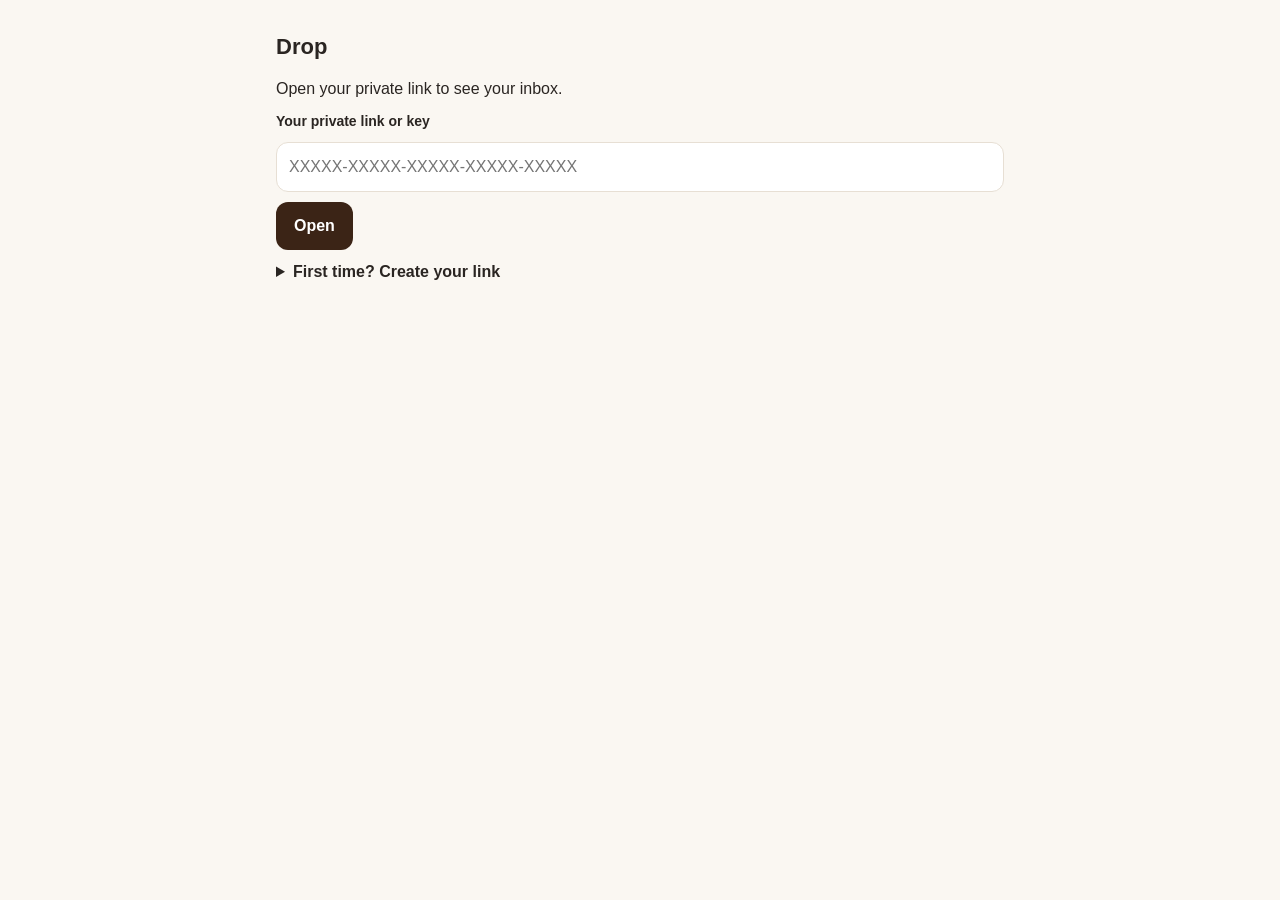
==== code/index.html @ 386e3776 "Add Drop: private self-deleting code inbox at /code - code/: page that locks code in the browser (AE" ====
<!DOCTYPE html>
<html lang="en">
<head>
<meta charset="utf-8">
<meta name="viewport" content="width=device-width, initial-scale=1">
<meta http-equiv="Content-Security-Policy" content="default-src 'none'; script-src 'self'; style-src 'self'; img-src 'self' data:; connect-src 'self' https://api.f3.sa; base-uri 'none'; form-action 'none'">
<meta name="referrer" content="no-referrer">
<meta name="robots" content="noindex, nofollow, noarchive, nosnippet">
<meta name="f3-api" content="https://api.f3.sa">
<title>Drop</title>
<link rel="icon" href="data:,">
<link rel="stylesheet" href="app.css">
<script src="prism.js" data-manual></script>
<script type="module" src="app.js"></script>
</head>
<body>
<main class="wrap">
  <header class="bar">
    <h1>Drop</h1>
    <span id="status" class="status" aria-live="polite"></span>
  </header>

  <section id="start" hidden>
    <p id="startMsg">Open your private link to see your inbox.</p>
    <label for="linkIn">Your private link or key</label>
    <input id="linkIn" type="text" autocomplete="off" autocapitalize="characters" spellcheck="false" placeholder="XXXXX-XXXXX-XXXXX-XXXXX-XXXXX">
    <button id="openBtn" class="btn" type="button">Open</button>
    <details class="first">
      <summary>First time? Create your link</summary>
      <p class="muted">This makes a new private link on this device. Nothing is sent anywhere.</p>
      <button id="createBtn" class="btn line" type="button">Create my link</button>
    </details>
  </section>

  <section id="setup" hidden>
    <h2 id="setupTitle">Your private link</h2>
    <p class="warn">Anyone with this link can use your inbox. Save it as a bookmark on each device. Do not send it in chats or email.</p>
    <code id="newLink" class="box"></code>
    <button id="copyLink" class="btn line" type="button">Copy link</button>
    <h3>Server code</h3>
    <p class="muted">Used only in the Oracle setup step. It cannot open anything.</p>
    <code id="newCode" class="box small"></code>
    <button id="copySetup" class="btn line" type="button">Copy server setup script</button>
    <button id="goNew" class="btn" type="button">Open my inbox</button>
  </section>

  <section id="inbox" hidden>
    <div class="compose">
      <textarea id="paste" spellcheck="false" autocapitalize="off" autocomplete="off" autocorrect="off" placeholder="Paste code here" aria-label="Code to send"></textarea>
      <div class="row">
        <select id="lang" aria-label="Language">
          <option value="plain">Plain</option>
          <option value="python">Python</option>
          <option value="javascript">JavaScript</option>
          <option value="typescript">TypeScript</option>
          <option value="sql">SQL</option>
          <option value="bash">Bash</option>
          <option value="powershell">PowerShell</option>
          <option value="json">JSON</option>
          <option value="yaml">YAML</option>
          <option value="markup">HTML / XML</option>
          <option value="css">CSS</option>
          <option value="csharp">C#</option>
          <option value="java">Java</option>
        </select>
        <span id="size" class="muted"></span>
        <button id="sendBtn" class="btn" type="button">Send</button>
      </div>
      <p class="hint muted">Copy deletes it on both devices. Anything not copied is gone after 5 minutes.</p>
    </div>
    <p id="empty" class="muted">Nothing here.</p>
    <ul id="list" class="list"></ul>
    <details class="settings">
      <summary>Settings</summary>
      <button id="wipeBtn" class="btn line" type="button">Delete everything now</button>
      <button id="rotateBtn" class="btn line danger" type="button">Make a new link (old one stops working)</button>
      <button id="setupAgain" class="btn line" type="button">Copy server setup script (for a rebuild)</button>
    </details>
  </section>

  <div id="toast" class="toast" role="status" aria-live="polite" hidden></div>
</main>
</body>
</html>
---- code/app.css ----
:root {
  color-scheme: light;
  --paper: #FAF7F2; --card: #FFFFFF; --ink: #2A2522; --muted: #6F665E;
  --deep: #3B2416; --line: #E7DFD4; --tint: #F3ECE2; --gold: #E3B261;
  --ok: #2E7D4F; --bad: #B3261E;
  --font: -apple-system, BlinkMacSystemFont, 'Segoe UI', Roboto, Tahoma, sans-serif;
  --mono: ui-monospace, SFMono-Regular, Menlo, Consolas, 'Liberation Mono', monospace;
}
* { box-sizing: border-box; }
[hidden] { display: none !important; }
html, body { margin: 0; background: var(--paper); color: var(--ink); font-family: var(--font); font-size: 16px; line-height: 1.5; }
.wrap { max-width: 760px; margin: 0 auto; padding: 12px 16px 40px; }
h1, h2, h3, p { margin: 0; }
h2 { font-size: 20px; margin-bottom: 8px; }
h3 { font-size: 16px; margin: 18px 0 4px; }
section > * + * { margin-top: 10px; }
:focus-visible { outline: 3px solid var(--gold); outline-offset: 2px; }

.bar { display: flex; align-items: center; justify-content: space-between; padding: 6px 0 14px; }
.bar h1 { font-size: 22px; }
.status { font-size: 13px; color: var(--muted); }
.status.on::before, .status.off::before, .status.bad::before { content: ""; display: inline-block; width: 8px; height: 8px; border-radius: 50%; margin-inline-end: 6px; vertical-align: middle; }
.status.on::before { background: var(--ok); }
.status.off::before { background: var(--gold); }
.status.bad::before { background: var(--bad); }

label { display: block; font-weight: 600; font-size: 14px; }
input[type=text], textarea, select {
  width: 100%; font: inherit; color: var(--ink); background: var(--card);
  border: 1.5px solid var(--line); border-radius: 12px; padding: 12px;
}
textarea { font-family: var(--mono); font-size: 14px; min-height: 140px; resize: vertical; }
select { width: auto; padding: 10px 12px; }

.btn {
  display: inline-block; font: inherit; font-weight: 600; cursor: pointer;
  border: 0; border-radius: 12px; padding: 12px 18px; background: var(--deep); color: #fff;
  min-height: 44px;
}
.btn.line { background: var(--card); color: var(--ink); border: 1.5px solid var(--line); }
.btn.danger { color: var(--bad); }
.btn:disabled { opacity: .5; cursor: default; }
.btn.small { padding: 8px 12px; min-height: 40px; font-size: 14px; }

.muted { color: var(--muted); font-size: 14px; }
.warn { background: var(--tint); border-radius: 12px; padding: 10px 12px; font-size: 14px; }
.box { display: block; font-family: var(--mono); background: var(--card); border: 1.5px solid var(--line); border-radius: 12px; padding: 12px; word-break: break-all; user-select: all; }
.box.small { font-size: 12px; }

.compose { background: var(--card); border: 1px solid var(--line); border-radius: 14px; padding: 12px; }
.compose textarea { border-radius: 10px; }
.row { display: flex; align-items: center; gap: 10px; margin-top: 10px; }
.row .btn { margin-inline-start: auto; }
.hint { margin-top: 8px; }

#empty { margin-top: 16px; text-align: center; }
.list { list-style: none; padding: 0; margin: 14px 0 0; display: grid; gap: 12px; }
.card { background: var(--card); border: 1px solid var(--line); border-radius: 14px; padding: 12px; min-width: 0; }
.meta { display: flex; justify-content: space-between; font-size: 13px; color: var(--muted); margin-bottom: 8px; }
.meta .lang { font-weight: 600; color: var(--deep); }
.timer { font-variant-numeric: tabular-nums; }
.card pre {
  margin: 0; padding: 10px; background: var(--paper); border-radius: 10px;
  font-family: var(--mono); font-size: 13px; line-height: 1.45;
  white-space: pre-wrap; word-break: break-word; overflow-wrap: anywhere;
  max-height: 45vh; overflow-y: auto;
}
.card code { font-family: inherit; }
.actions { display: flex; gap: 10px; margin-top: 10px; }
.actions .copy { flex: 1; }

.settings { margin-top: 26px; border-top: 1px solid var(--line); padding-top: 12px; }
.settings summary, .first summary { cursor: pointer; font-weight: 600; min-height: 32px; }
.settings .btn { display: block; width: 100%; margin-top: 10px; }

.toast {
  position: fixed; left: 50%; bottom: 20px; transform: translateX(-50%);
  max-width: calc(100% - 32px); background: var(--ink); color: #fff;
  padding: 10px 16px; border-radius: 12px; font-size: 14px; z-index: 10;
}
.offscreen { position: fixed; top: -1000px; left: 0; opacity: 0; }

/* Code colours (Prism tokens) */
.token.comment, .token.prolog, .token.doctype, .token.cdata { color: #7A7067; font-style: italic; }
.token.punctuation { color: #5A524B; }
.token.property, .token.tag, .token.boolean, .token.number, .token.constant, .token.symbol { color: #9A3E12; }
.token.selector, .token.attr-name, .token.string, .token.char, .token.builtin { color: #2E6B3F; }
.token.operator, .token.entity, .token.url, .token.variable { color: #6B4C9A; }
.token.atrule, .token.attr-value, .token.keyword { color: #1F4F8C; font-weight: 600; }
.token.function, .token.class-name { color: #8A5A00; }
.token.regex, .token.important { color: #A0522D; }

@media (min-width: 640px) {
  .wrap { padding-top: 24px; }
  textarea { min-height: 180px; }
}
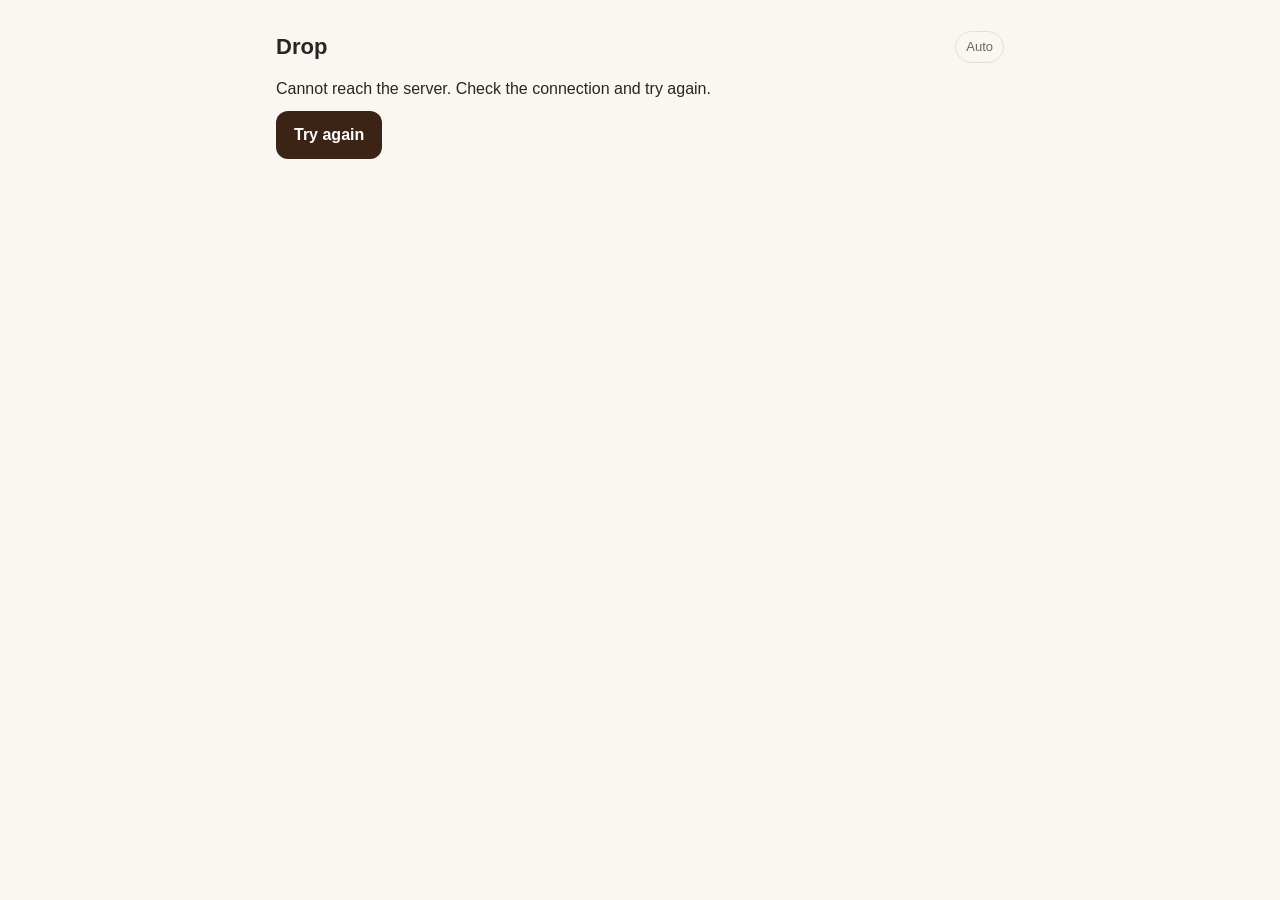
==== commit 633edee4: "Drop v2: daily rooms with 4-character codes, stats, dark/light theme - Open f3.sa/code on any device" ====
--- a/code/index.html
+++ b/code/index.html
@@ -10,6 +10,7 @@
 <title>Drop</title>
 <link rel="icon" href="data:,">
 <link rel="stylesheet" href="app.css">
+<script src="theme.js"></script>
 <script src="prism.js" data-manual></script>
 <script type="module" src="app.js"></script>
 </head>
@@ -17,34 +18,40 @@
 <main class="wrap">
   <header class="bar">
     <h1>Drop</h1>
-    <span id="status" class="status" aria-live="polite"></span>
+    <div class="right">
+      <span id="status" class="status" aria-live="polite"></span>
+      <button id="themeBtn" class="theme" type="button" aria-label="Theme">Auto</button>
+    </div>
   </header>
 
-  <section id="start" hidden>
-    <p id="startMsg">Open your private link to see your inbox.</p>
-    <label for="linkIn">Your private link or key</label>
-    <input id="linkIn" type="text" autocomplete="off" autocapitalize="characters" spellcheck="false" placeholder="XXXXX-XXXXX-XXXXX-XXXXX-XXXXX">
-    <button id="openBtn" class="btn" type="button">Open</button>
-    <details class="first">
-      <summary>First time? Create your link</summary>
-      <p class="muted">This makes a new private link on this device. Nothing is sent anywhere.</p>
-      <button id="createBtn" class="btn line" type="button">Create my link</button>
-    </details>
+  <section id="msg" hidden>
+    <p id="msgText">Starting…</p>
+    <button id="retryBtn" class="btn" type="button" hidden>Try again</button>
   </section>
 
-  <section id="setup" hidden>
-    <h2 id="setupTitle">Your private link</h2>
-    <p class="warn">Anyone with this link can use your inbox. Save it as a bookmark on each device. Do not send it in chats or email.</p>
-    <code id="newLink" class="box"></code>
-    <button id="copyLink" class="btn line" type="button">Copy link</button>
-    <h3>Server code</h3>
-    <p class="muted">Used only in the Oracle setup step. It cannot open anything.</p>
-    <code id="newCode" class="box small"></code>
-    <button id="copySetup" class="btn line" type="button">Copy server setup script</button>
-    <button id="goNew" class="btn" type="button">Open my inbox</button>
-  </section>
+  <section id="room" hidden>
+    <div id="pairBox" class="pair">
+      <p class="muted">Your code</p>
+      <p id="code" class="code" aria-live="polite">····</p>
+      <p id="codeHint" class="muted">Type it on your other device at f3.sa/code</p>
+      <div class="row2">
+        <button id="shareBtn" class="btn line small" type="button">Share link</button>
+        <button id="newCodeBtn" class="btn line small" type="button">New code</button>
+      </div>
+      <div class="join">
+        <label for="joinIn">Have a code from another device?</label>
+        <div class="row2">
+          <input id="joinIn" type="text" inputmode="text" maxlength="9" autocomplete="off" autocapitalize="characters" autocorrect="off" spellcheck="false" placeholder="K7QH" aria-label="Code">
+          <button id="joinBtn" class="btn small" type="button">Join</button>
+        </div>
+      </div>
+    </div>
 
-  <section id="inbox" hidden>
+    <div id="pairedBox" class="paired" hidden>
+      <p><span class="dot"></span>Paired with <b id="pairedName">your other device</b></p>
+      <button id="notMeBtn" class="btn line small danger" type="button">Not me – end room</button>
+    </div>
+
     <div class="compose">
       <textarea id="paste" spellcheck="false" autocapitalize="off" autocomplete="off" autocorrect="off" placeholder="Paste code here" aria-label="Code to send"></textarea>
       <div class="row">
@@ -70,12 +77,40 @@
     </div>
     <p id="empty" class="muted">Nothing here.</p>
     <ul id="list" class="list"></ul>
+
     <details class="settings">
-      <summary>Settings</summary>
-      <button id="wipeBtn" class="btn line" type="button">Delete everything now</button>
-      <button id="rotateBtn" class="btn line danger" type="button">Make a new link (old one stops working)</button>
-      <button id="setupAgain" class="btn line" type="button">Copy server setup script (for a rebuild)</button>
+      <summary>Room</summary>
+      <p id="roomLeft" class="muted"></p>
+      <button id="newCodeBtn2" class="btn line" type="button">New code (a new device replaces the paired one)</button>
+      <div class="join">
+        <label for="joinIn2">Join another room</label>
+        <div class="row2">
+          <input id="joinIn2" type="text" maxlength="9" autocomplete="off" autocapitalize="characters" autocorrect="off" spellcheck="false" placeholder="Code" aria-label="Code">
+          <button id="joinBtn2" class="btn line small" type="button">Join</button>
+        </div>
+      </div>
+      <button id="endBtn" class="btn line danger" type="button">End room now</button>
     </details>
+  </section>
+
+  <section id="stats" hidden>
+    <h2>Stats</h2>
+    <div id="statsClaim" hidden>
+      <p class="muted">Stats are not set up yet. This makes one private link that opens them.</p>
+      <button id="claimBtn" class="btn" type="button">Make my stats link</button>
+    </div>
+    <p id="statsLocked" class="muted" hidden>Open your saved stats link to see stats.</p>
+    <div id="statsLink" hidden>
+      <p class="warn">Save this link as a bookmark. It is the only way to open stats.</p>
+      <code id="statsUrl" class="box"></code>
+      <button id="copyStats" class="btn line" type="button">Copy link</button>
+    </div>
+    <div id="statsBody" hidden>
+      <p id="live" class="live"></p>
+      <ul id="days" class="days"></ul>
+      <p class="muted">Counts only. No addresses, no content. Kept 30 days.</p>
+    </div>
+    <p><a href="./" class="muted">Back to Drop</a></p>
   </section>
 
   <div id="toast" class="toast" role="status" aria-live="polite" hidden></div>
--- a/code/app.css
+++ b/code/app.css
@@ -1,11 +1,32 @@
 :root {
-  color-scheme: light;
+  color-scheme: light dark;
   --paper: #FAF7F2; --card: #FFFFFF; --ink: #2A2522; --muted: #6F665E;
   --deep: #3B2416; --line: #E7DFD4; --tint: #F3ECE2; --gold: #E3B261;
-  --ok: #2E7D4F; --bad: #B3261E;
+  --ok: #2E7D4F; --bad: #B3261E; --btn-ink: #FFFFFF; --toast-bg: #2A2522; --toast-ink: #FFFFFF;
+  --t-comment: #7A7067; --t-punct: #5A524B; --t-num: #9A3E12; --t-str: #2E6B3F; --t-op: #6B4C9A;
+  --t-key: #1F4F8C; --t-fn: #8A5A00; --t-re: #A0522D;
   --font: -apple-system, BlinkMacSystemFont, 'Segoe UI', Roboto, Tahoma, sans-serif;
   --mono: ui-monospace, SFMono-Regular, Menlo, Consolas, 'Liberation Mono', monospace;
 }
+/* Dark theme: follows the device unless chosen on the page */
+@media (prefers-color-scheme: dark) {
+  :root:not([data-theme="light"]) {
+    --paper: #161311; --card: #211D1A; --ink: #EDE6DE; --muted: #A89F96;
+    --deep: #E3B261; --line: #3A332E; --tint: #2B2521; --gold: #E3B261;
+    --ok: #5CC28A; --bad: #F2867E; --btn-ink: #1A1410; --toast-bg: #EDE6DE; --toast-ink: #1A1410;
+    --t-comment: #8E857C; --t-punct: #B9B0A7; --t-num: #F0A070; --t-str: #8FD19E; --t-op: #C3A6F0;
+    --t-key: #8CB8F2; --t-fn: #F2C66D; --t-re: #E89A6E;
+  }
+}
+:root[data-theme="dark"] {
+  color-scheme: dark;
+  --paper: #161311; --card: #211D1A; --ink: #EDE6DE; --muted: #A89F96;
+  --deep: #E3B261; --line: #3A332E; --tint: #2B2521; --gold: #E3B261;
+  --ok: #5CC28A; --bad: #F2867E; --btn-ink: #1A1410; --toast-bg: #EDE6DE; --toast-ink: #1A1410;
+  --t-comment: #8E857C; --t-punct: #B9B0A7; --t-num: #F0A070; --t-str: #8FD19E; --t-op: #C3A6F0;
+  --t-key: #8CB8F2; --t-fn: #F2C66D; --t-re: #E89A6E;
+}
+:root[data-theme="light"] { color-scheme: light; }
 * { box-sizing: border-box; }
 [hidden] { display: none !important; }
 html, body { margin: 0; background: var(--paper); color: var(--ink); font-family: var(--font); font-size: 16px; line-height: 1.5; }
@@ -34,7 +55,7 @@
 
 .btn {
   display: inline-block; font: inherit; font-weight: 600; cursor: pointer;
-  border: 0; border-radius: 12px; padding: 12px 18px; background: var(--deep); color: #fff;
+  border: 0; border-radius: 12px; padding: 12px 18px; background: var(--deep); color: var(--btn-ink);
   min-height: 44px;
 }
 .btn.line { background: var(--card); color: var(--ink); border: 1.5px solid var(--line); }
@@ -75,22 +96,42 @@
 
 .toast {
   position: fixed; left: 50%; bottom: 20px; transform: translateX(-50%);
-  max-width: calc(100% - 32px); background: var(--ink); color: #fff;
+  max-width: calc(100% - 32px); background: var(--toast-bg); color: var(--toast-ink);
   padding: 10px 16px; border-radius: 12px; font-size: 14px; z-index: 10;
 }
 .offscreen { position: fixed; top: -1000px; left: 0; opacity: 0; }
 
 /* Code colours (Prism tokens) */
-.token.comment, .token.prolog, .token.doctype, .token.cdata { color: #7A7067; font-style: italic; }
-.token.punctuation { color: #5A524B; }
-.token.property, .token.tag, .token.boolean, .token.number, .token.constant, .token.symbol { color: #9A3E12; }
-.token.selector, .token.attr-name, .token.string, .token.char, .token.builtin { color: #2E6B3F; }
-.token.operator, .token.entity, .token.url, .token.variable { color: #6B4C9A; }
-.token.atrule, .token.attr-value, .token.keyword { color: #1F4F8C; font-weight: 600; }
-.token.function, .token.class-name { color: #8A5A00; }
-.token.regex, .token.important { color: #A0522D; }
+.token.comment, .token.prolog, .token.doctype, .token.cdata { color: var(--t-comment); font-style: italic; }
+.token.punctuation { color: var(--t-punct); }
+.token.property, .token.tag, .token.boolean, .token.number, .token.constant, .token.symbol { color: var(--t-num); }
+.token.selector, .token.attr-name, .token.string, .token.char, .token.builtin { color: var(--t-str); }
+.token.operator, .token.entity, .token.url, .token.variable { color: var(--t-op); }
+.token.atrule, .token.attr-value, .token.keyword { color: var(--t-key); font-weight: 600; }
+.token.function, .token.class-name { color: var(--t-fn); }
+.token.regex, .token.important { color: var(--t-re); }
 
 @media (min-width: 640px) {
   .wrap { padding-top: 24px; }
   textarea { min-height: 180px; }
 }
+
+/* v2: rooms */
+.pair, .paired { background: var(--card); border: 1px solid var(--line); border-radius: 14px; padding: 14px; margin-bottom: 12px; }
+.pair > * + * { margin-top: 6px; }
+.code { font-family: var(--mono); font-size: 44px; font-weight: 700; letter-spacing: 10px; color: var(--deep); line-height: 1.1; }
+.row2 { display: flex; gap: 10px; align-items: center; flex-wrap: wrap; }
+.row2 input { flex: 1; min-width: 0; font-family: var(--mono); text-transform: uppercase; letter-spacing: 4px; }
+.join { margin-top: 14px; padding-top: 12px; border-top: 1px solid var(--line); }
+.join label { margin-bottom: 6px; }
+.paired { display: flex; align-items: center; justify-content: space-between; gap: 10px; flex-wrap: wrap; }
+.dot { display: inline-block; width: 9px; height: 9px; border-radius: 50%; background: var(--ok); margin-inline-end: 8px; vertical-align: middle; }
+.settings .join { margin-top: 12px; }
+.settings .row2 .btn { width: auto; margin-top: 0; }
+.live { font-weight: 600; }
+.days { list-style: none; padding: 0; margin: 10px 0; display: grid; gap: 10px; }
+.days li { background: var(--card); border: 1px solid var(--line); border-radius: 12px; padding: 10px 12px; }
+.days b { display: block; }
+
+.bar .right { display: flex; align-items: center; gap: 12px; }
+.theme { font: inherit; font-size: 13px; color: var(--muted); background: transparent; border: 1.5px solid var(--line); border-radius: 999px; padding: 4px 10px; min-height: 32px; cursor: pointer; }
